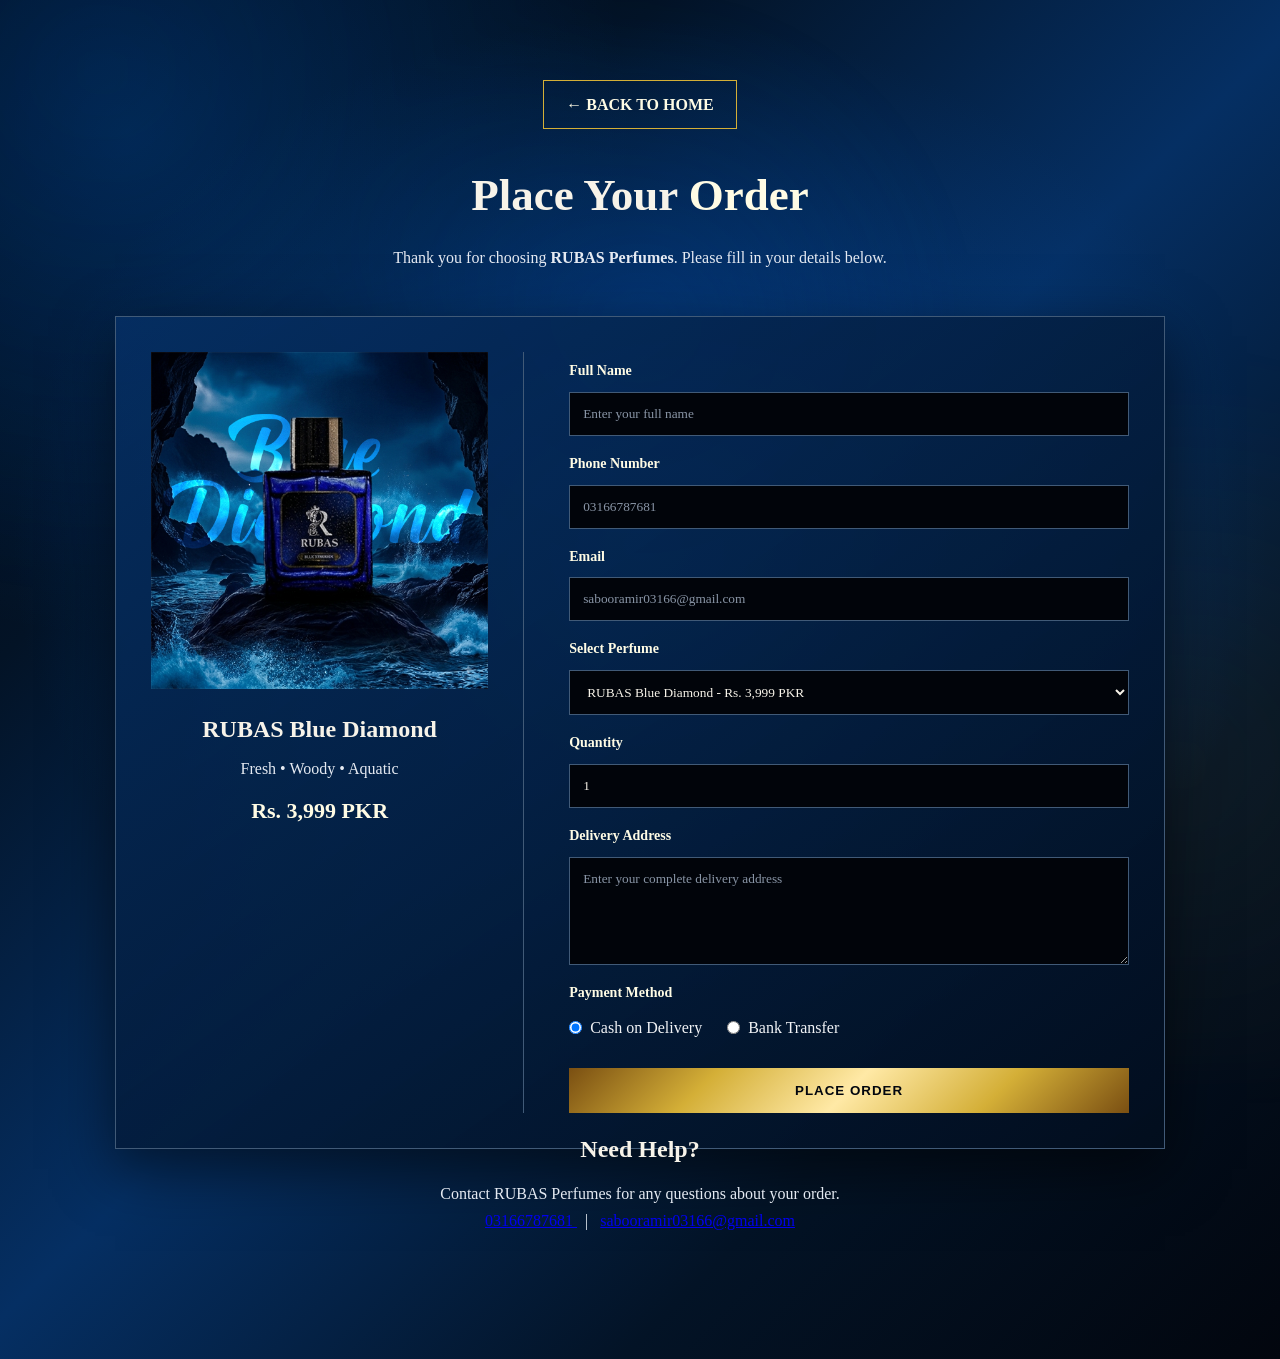
==== pages/order blue diamond .html @ a2d082a8 "RUBAS Website Complete" ====
<!DOCTYPE html>
<html lang="en">

<head>

    <meta charset="UTF-8">

    <meta name="viewport" content="width=device-width, initial-scale=1.0">

    <title>RUBAS Perfume - Order</title>

    <link rel="stylesheet" href="../style.css">
    <script src="../script.js"></script>

</head>


<body class="order-page">


    <div class="order-container">


        <!-- HEADER -->

        <div class="order-header">

            <a href="../index.html" class="order-btn">
                ← BACK TO HOME
            </a>

            <h1>
                Place Your <span>Order</span>
            </h1>

            <p>
                Thank you for choosing
                <strong>RUBAS Perfumes</strong>.
                Please fill in your details below.
            </p>

        </div>



        <!-- ORDER CARD -->

        <div class="order-card">


            <!-- PRODUCT -->

            <div class="order-product">

                <img
                    src="../images/product pic 1.png"
                    alt="RUBAS Blue Diamond"
                >

                <h2>
                    RUBAS Blue Diamond
                </h2>

                <p>
                    Fresh • Woody • Aquatic
                </p>

                <strong>
                    Rs. 3,999 PKR
                </strong>

            </div>



            <!-- FORM -->

            <form>


                <label>
                    Full Name
                </label>

                <input
                    type="text"
                    placeholder="Enter your full name"
                    required
                >



                <label>
                    Phone Number
                </label>

                <input
                    type="tel"
                    placeholder="03166787681"
                    required
                >



                <label>
                    Email
                </label>

                <input
                    type="email"
                    placeholder="sabooramir03166@gmail.com"
                >



                <label>
                    Select Perfume
                </label>

                <select>

                    <option>
                        RUBAS Blue Diamond - Rs. 3,999 PKR
                    </option>

                    <option>
                        RUBAS Golden Pearl - Rs. 4,499 PKR
                    </option>

                </select>



                <label>
                    Quantity
                </label>

                <input
                    type="number"
                    value="1"
                    min="1"
                >



                <label>
                    Delivery Address
                </label>

                <textarea
                    rows="5"
                    placeholder="Enter your complete delivery address"
                    required
                ></textarea>



                <label>
                    Payment Method
                </label>


                <div class="payment">

                    <label>
                        <input
                            type="radio"
                            name="payment"
                            checked
                        >
                        Cash on Delivery
                    </label>


                    <label>
                        <input
                            type="radio"
                            name="payment"
                        >
                        Bank Transfer
                    </label>

                </div>



                <button type="submit">
                    PLACE ORDER
                </button>


            </form>

        </div>



        <!-- CONTACT -->

        <div class="contact-intro">

            <h2>
                Need Help?
            </h2>

            <p>
                Contact RUBAS Perfumes for any questions
                about your order.
            </p>

            <p>

                <a href="tel:03166787681">
                    03166787681
                </a>

                &nbsp; | &nbsp;

                <a href="mailto:sabooramir03166@gmail.com">
                    sabooramir03166@gmail.com
                </a>

            </p>

        </div>


    </div>


</body>

</html>
---- style.css ----
/* =========================================================
   RUBAS PERFUME
   PREMIUM ROYAL BLUE + MIDNIGHT + GOLD
   COMPLETE STYLE.CSS
   ========================================================= */


/* =========================================================
   ROOT COLORS
   ========================================================= */

:root {
    --black: #02060e;
    --dark: #031326;
    --navy: #06162d;

    --royal-blue: #0356c5;
    --sapphire: #0a4da8;
    --deep-blue: #062a63;

    --gold: rgb(212, 175, 55);
    --bright-gold: #f4c95d;
    --champagne: rgb(255, 252, 229);

    --white: #f7f3e9;
    --text: #e5eaf2;
    --muted: #aeb8c6;

    --mouse-x: 50%;
    --mouse-y: 40%;
}


/* =========================================================
   RESET
   ========================================================= */

* {
    margin: 0;
    padding: 0;
    box-sizing: border-box;
    scroll-behavior: smooth;
}


html {
    scroll-behavior: smooth;
}


body {
    margin: 0;

    min-height: 100vh;

    font-family:
        Georgia,
        "Times New Roman",
        serif;

    color: var(--white);

    line-height: 1.7;

    overflow-x: hidden;

    background:

        radial-gradient(
            ellipse 70% 55% at 50% 35%,
            rgba(3, 86, 197, 0.80),
            rgba(10, 77, 168, 0.38) 24%,
            rgba(6, 28, 64, 0.15) 42%,
            transparent 65%
        ),

        radial-gradient(
            circle at 15% 20%,
            rgba(0, 140, 255, 0.15),
            transparent 30%
        ),

        radial-gradient(
            circle at 85% 80%,
            rgba(212, 175, 55, 0.07),
            transparent 28%
        ),

        linear-gradient(
            135deg,
            #02060e 0%,
            #06162d 30%,
            #0a4da8 50%,
            #06162d 70%,
            #02060e 100%
        );

    background-attachment: fixed;

    animation:
        pageStart 1s ease forwards;
}


/* =========================================================
   PAGE LOAD
   ========================================================= */

@keyframes pageStart {

    from {
        opacity: 0;
    }

    to {
        opacity: 1;
    }
}


/* =========================================================
   MOUSE BACKGROUND LIGHT
   ========================================================= */

body::before {

    content: "";

    position: fixed;

    inset: -20%;

    z-index: -3;

    pointer-events: none;

    background:

        radial-gradient(
            circle 500px at var(--mouse-x) var(--mouse-y),
            rgba(3, 86, 197, 0.18),
            transparent 65%
        ),

        radial-gradient(
            circle at 20% 20%,
            rgba(0, 120, 255, 0.10),
            transparent 30%
        ),

        radial-gradient(
            circle at 80% 75%,
            rgba(212, 175, 55, 0.06),
            transparent 25%
        );

    filter: blur(20px);

    animation:
        backgroundGlow 8s ease-in-out infinite alternate;
}


@keyframes backgroundGlow {

    0% {
        transform: scale(1);
        opacity: 0.65;
    }

    50% {
        transform: scale(1.06);
        opacity: 0.9;
    }

    100% {
        transform: scale(1.02);
        opacity: 0.7;
    }
}


/* =========================================================
   CURSOR GLOW
   ========================================================= */

.cursor-glow {

    position: fixed;

    width: 280px;

    height: 280px;

    border-radius: 50%;

    pointer-events: none;

    z-index: 9999;

    transform:
        translate(-50%, -50%);

    background:

        radial-gradient(
            circle,
            rgba(3, 86, 197, 0.20) 0%,
            rgba(3, 86, 197, 0.10) 30%,
            rgba(212, 175, 55, 0.05) 50%,
            transparent 72%
        );

    filter: blur(10px);

    mix-blend-mode: screen;

    transition:
        left 0.08s linear,
        top 0.08s linear;
}


/* =========================================================
   PARTICLES
   ========================================================= */

.particles {

    position: fixed;

    inset: 0;

    z-index: -2;

    overflow: hidden;

    pointer-events: none;
}


.particle {

    position: absolute;

    bottom: -20px;

    width: 3px;

    height: 3px;

    border-radius: 50%;

    background: var(--champagne);

    box-shadow:
        0 0 7px var(--champagne),
        0 0 15px rgba(3, 86, 197, 0.8);

    animation:
        particleUp linear infinite;
}


@keyframes particleUp {

    0% {

        transform:
            translateY(0)
            translateX(0)
            scale(0);

        opacity: 0;
    }

    15% {

        opacity: 0.8;

        transform:
            scale(1);
    }

    50% {

        transform:
            translateY(-50vh)
            translateX(30px)
            scale(1);
    }

    100% {

        transform:
            translateY(-110vh)
            translateX(-40px)
            scale(0);

        opacity: 0;
    }
}


/* =========================================================
   HEADER
   ========================================================= */

header {

    position: sticky;

    top: 0;

    z-index: 1000;

    background:

        linear-gradient(
            135deg,
            rgba(2, 6, 14, 0.96),
            rgba(3, 19, 38, 0.96),
            rgba(6, 22, 45, 0.96)
        );

    backdrop-filter: blur(15px);

    border-bottom:
        1px solid rgba(212, 175, 55, 0.45);

    box-shadow:
        0 5px 30px rgba(0, 0, 0, 0.5);
}


.navbar {

    width: 90%;

    max-width: 1200px;

    min-height: 75px;

    margin: auto;

    display: flex;

    align-items: center;

    justify-content: space-between;
}


/* =========================================================
   LOGO
   ========================================================= */

.logo {

    color: var(--champagne);

    text-decoration: none;

    font-size: 30px;

    font-weight: bold;

    letter-spacing: 4px;

    text-shadow:
        0 0 15px rgba(255, 233, 166, 0.25);

    transition: 0.3s;
}


.logo:hover {

    text-shadow:
        0 0 25px rgba(255, 233, 166, 0.5);

    transform: scale(1.03);
}


.logo span {
    color: var(--white);
}


/* =========================================================
   NAVIGATION
   ========================================================= */

.nav-links {

    list-style: none;

    display: flex;

    align-items: center;

    gap: 30px;
}


.nav-links li {
    list-style: none;
}


.nav-links a {

    position: relative;

    color: var(--white);

    text-decoration: none;

    font-size: 15px;

    transition: 0.3s;
}


.nav-links a::after {

    content: "";

    position: absolute;

    left: 50%;

    bottom: -7px;

    width: 0;

    height: 1px;

    background: var(--champagne);

    transform:
        translateX(-50%);

    transition: 0.3s;
}


.nav-links a:hover {

    color: var(--champagne);

    text-shadow:
        0 0 10px rgba(255, 233, 166, 0.3);
}


.nav-links a:hover::after {

    width: 100%;
}


/* ====================================================
   RUBAS PREMIUM HERO
   ===================================================== */

.premium-hero {
    position: relative;
    width: 100%;
    overflow: hidden;
    background:
        radial-gradient(
            circle at 50% 50%,
            #073f91 0%,
            #031a3d 35%,
            #020812 75%,
            #01040a 100%
        );
    padding: 25px 0 35px;
}

.hero-image-box {
    position: relative;
    width: 100%;
    margin: 0 auto;
    overflow: hidden;

    border-top: 1px solid rgba(212,175,55,0.45);
    border-bottom: 1px solid rgba(212,175,55,0.45);

    box-shadow:
        0 0 30px rgba(0,80,200,0.25),
        0 25px 80px rgba(0,0,0,0.65);

    animation:
        heroEnter 1.4s cubic-bezier(.16,1,.3,1) both;
}

.hero-main-image {
    display: block;
    width: 100%;
    height: auto;
    object-fit: contain;

    transform: scale(1.02);

    animation:
        heroZoom 10s ease-out forwards;

    transition: transform 0.8s ease;
}

.hero-image-box:hover .hero-main-image {
    transform: scale(1.035);
}

.hero-overlay {
    position: absolute;
    inset: 0;
    pointer-events: none;

    background:
        linear-gradient(
            90deg,
            rgba(0,5,15,0.18),
            transparent 25%,
            transparent 75%,
            rgba(0,5,15,0.20)
        ),
        linear-gradient(
            180deg,
            rgba(0,0,0,0.12),
            transparent 30%,
            transparent 70%,
            rgba(0,0,0,0.35)
        );
}

.hero-gold-line {
    position: absolute;
    left: -30%;
    bottom: 0;
    width: 30%;
    height: 2px;

    background:
        linear-gradient(
            90deg,
            transparent,
            #d4af37,
            #fff1a8,
            #d4af37,
            transparent
        );

    box-shadow:
        0 0 15px rgba(212,175,55,0.9);

    animation:
        goldScan 5s linear infinite;
}

@keyframes heroEnter {

    from {
        opacity: 0;
        transform:
            translateY(-50px)
            scale(0.96);
    }

    to {
        opacity: 1;
        transform:
            translateY(0)
            scale(1);
    }
}

@keyframes heroZoom {

    from {
        transform: scale(1.02);
    }

    to {
        transform: scale(1);
    }
}

@keyframes goldScan {

    0% {
        left: -30%;
    }

    100% {
        left: 130%;
    }
}


/* =====================================================
   BANNER IMAGE
   ===================================================== */

.hero-banner-image {

    position: absolute;

    inset: 0;

    width: 100%;

    height: 100%;

    overflow: hidden;

}


.hero-banner-image img {

    width: 100%;

    height: 100%;

    display: block;

    object-fit: cover;

    object-position: center;

    transform: scale(1.03);

    animation:
        heroImageOpen 1.8s
        cubic-bezier(0.16, 1, 0.3, 1)
        forwards;
}


/* =====================================================
   IMAGE OPEN ANIMATION
   ===================================================== */

@keyframes heroImageOpen {

    0% {

        opacity: 0;

        transform:
            scale(1.12)
            translateY(-35px);

    }

    100% {

        opacity: 1;

        transform:
            scale(1.03)
            translateY(0);

    }

}


/* =====================================================
   DARK PREMIUM OVERLAY
   ===================================================== */

.hero-overlay {

    position: absolute;

    inset: 0;

    z-index: 2;

    background:

        linear-gradient(
            90deg,
            rgba(2, 6, 14, 0.78) 0%,
            rgba(2, 6, 14, 0.35) 38%,
            rgba(2, 6, 14, 0.08) 70%,
            rgba(2, 6, 14, 0.40) 100%
        );

}


/* =====================================================
   BLUE + GOLD LIGHT
   ===================================================== */

.hero-banner::before {

    content: "";

    position: absolute;

    inset: 0;

    z-index: 3;

    pointer-events: none;

    background:

        radial-gradient(
            circle at 75% 50%,
            rgba(3, 86, 197, 0.18),
            transparent 35%
        ),

        radial-gradient(
            circle at 15% 75%,
            rgba(212, 175, 55, 0.10),
            transparent 30%
        );

}


/* =====================================================
   HERO CONTENT
   ===================================================== */

.hero-banner-content {

    position: relative;

    z-index: 5;

    width: 90%;

    max-width: 1200px;

    margin: auto;

    padding-left: 5%;

    color: white;

    animation:

        heroContentSlide 1.3s
        cubic-bezier(0.16, 1, 0.3, 1)
        0.25s
        both;

}


@keyframes heroContentSlide {

    0% {

        opacity: 0;

        transform:
            translateX(-100px);

    }

    100% {

        opacity: 1;

        transform:
            translateX(0);

    }

}


/* =====================================================
   SMALL TEXT
   ===================================================== */

.hero-banner-content p {

    margin: 0 0 12px;

    color: #FFE9A6;

    font-size: 14px;

    font-weight: bold;

    letter-spacing: 4px;

    text-shadow:
        0 2px 10px rgba(0, 0, 0, 0.8);

}


/* =====================================================
   MAIN HEADING
   ===================================================== */

.hero-banner-content h1 {

    margin: 0 0 30px;

    color: #ffffff;

    font-size: clamp(42px, 5vw, 72px);

    line-height: 1.05;

    font-weight: bold;

    text-shadow:

        0 3px 15px rgba(0, 0, 0, 0.8),

        0 0 25px rgba(3, 86, 197, 0.18);

}


.hero-banner-content h1 span {

    color: #FFE9A6;

    text-shadow:

        0 0 12px rgba(255, 233, 166, 0.30),

        0 3px 15px rgba(0, 0, 0, 0.8);

}


/* =====================================================
   PREMIUM BUTTON
   ===================================================== */

.hero-btn {

    position: relative;

    display: inline-block;

    padding: 14px 30px;

    overflow: hidden;

    color: #02060e;

    background:

        linear-gradient(
            135deg,
            #8b641b,
            #d4af37,
            #ffe9a6,
            #d4af37,
            #8b641b
        );

    border:
        1px solid #FFE9A6;

    text-decoration: none;

    font-weight: bold;

    letter-spacing: 1px;

    box-shadow:

        0 8px 25px
        rgba(0, 0, 0, 0.45),

        0 0 20px
        rgba(212, 175, 55, 0.20);

    transition:
        transform 0.3s ease,
        box-shadow 0.3s ease;
}


.hero-btn:hover {

    transform:
        translateY(-4px);

    box-shadow:

        0 14px 35px
        rgba(0, 0, 0, 0.55),

        0 0 30px
        rgba(212, 175, 55, 0.40);

}


/* =====================================================
   BUTTON SHINE
   ===================================================== */

.hero-btn::after {

    content: "";

    position: absolute;

    top: 0;

    left: -120%;

    width: 60%;

    height: 100%;

    transform:
        skewX(-20deg);

    background:

        linear-gradient(
            90deg,
            transparent,
            rgba(255,255,255,0.65),
            transparent
        );

    animation:
        heroButtonShine 4s
        ease-in-out
        infinite;

}


@keyframes heroButtonShine {

    0% {

        left: -120%;

    }

    35% {

        left: 150%;

    }

    100% {

        left: 150%;

    }

}


/* =====================================================
   MOBILE
   ===================================================== */

@media (max-width: 700px) {

    .hero-banner {

        height: 480px;

    }


    .hero-banner-image img {

        object-position: center;

    }


    .hero-overlay {

        background:

            linear-gradient(
                90deg,
                rgba(2, 6, 14, 0.72),
                rgba(2, 6, 14, 0.25)
            );

    }


    .hero-banner-content {

        width: 90%;

        padding-left: 0;

        text-align: center;

    }


    .hero-banner-content p {

        font-size: 10px;

        letter-spacing: 2px;

    }


    .hero-banner-content h1 {

        font-size: 38px;

    }


    .hero-btn {

        padding:
            12px 23px;

        font-size: 13px;

    }

}


/* =====================================================
   SMALL MOBILE
   ===================================================== */

@media (max-width: 450px) {

    .hero-banner {

        height: 420px;

    }


    .hero-banner-content h1 {

        font-size: 31px;

    }


    .hero-banner-content p {

        font-size: 9px;

    }

}


/* =========================================================
   HERO IMAGE
   ========================================================= */

.hero-image {

    position: relative;

    width: 100%;

    max-width: 1200px;

    height: auto;

    display: block;

    object-fit: contain;

    z-index: 1;

    animation:
        heroFloat 6s ease-in-out infinite;
}


@keyframes heroFloat {

    0% {
        transform: translateY(0);
    }

    50% {
        transform: translateY(-8px);
    }

    100% {
        transform: translateY(0);
    }
}


/* =========================================================
   SECTION
   ========================================================= */

.section {

    padding: 90px 6%;

    background: transparent;
}


/* =========================================================
   SECTION HEADING
   ========================================================= */

.section-heading {

    text-align: center;

    margin-bottom: 55px;
}


.section-heading > p {

    color: var(--champagne);

    font-size: 12px;

    letter-spacing: 4px;

    font-weight: bold;

    margin-bottom: 8px;
}


.section-heading h2 {

    color: var(--white);

    font-size: 42px;

    line-height: 1.2;
}


.section-heading h2 span {

    color: var(--champagne);

    text-shadow:
        0 0 12px rgba(255, 233, 166, 0.25);

    animation:
        goldPulse 3s ease-in-out infinite alternate;
}


@keyframes goldPulse {

    from {

        text-shadow:
            0 0 4px
            rgba(255, 233, 166, 0.10);
    }

    to {

        text-shadow:
            0 0 8px
            rgba(255, 233, 166, 0.35),

            0 0 18px
            rgba(212, 175, 55, 0.15);
    }
}


/* =========================================================
   GOLD BUTTON
   ========================================================= */

.gold-btn {

    position: relative;

    display: inline-block;

    padding: 13px 30px;

    overflow: hidden;

    color: #02060e;

    text-decoration: none;

    font-weight: bold;

    letter-spacing: 1px;

    background:

        linear-gradient(
            135deg,
            #7a4f12 0%,
            #d4af37 35%,
            #ffe9a6 55%,
            #d4af37 75%,
            #7a4f12 100%
        );

    border:
        1px solid var(--champagne);

    box-shadow:
        0 8px 25px rgba(212, 175, 55, 0.35);

    transition:
        transform 0.3s ease,
        box-shadow 0.3s ease;
}


.gold-btn:hover {

    transform:
        translateY(-3px);

    box-shadow:
        0 12px 35px rgba(212, 175, 55, 0.5);
}


/* =========================================================
   BUTTON SHINE
   ========================================================= */

.gold-btn::after,
.order-btn::after,
.order-card button::after {

    content: "";

    position: absolute;

    top: 0;

    left: -120%;

    width: 60%;

    height: 100%;

    background:

        linear-gradient(
            90deg,
            transparent,
            rgba(255, 255, 255, 0.55),
            transparent
        );

    transform:
        skewX(-20deg);
}


.button-shine::after {

    animation:
        goldShine 0.7s ease;
}


@keyframes goldShine {

    from {
        left: -120%;
    }

    to {
        left: 150%;
    }
}


/* =========================================================
   ABOUT
   ========================================================= */

.about-content {

    max-width: 1050px;

    margin: auto;

    display: grid;

    grid-template-columns: 1.5fr 1fr;

    gap: 50px;

    align-items: center;
}


.about-content p {

    color: var(--text);

    margin-bottom: 18px;
}


.about-content strong {

    color: var(--champagne);
}


/* =========================================================
   QUOTE BOX
   ========================================================= */

.quote-box {

    padding: 45px 30px;

    text-align: center;

    background:

        linear-gradient(
            145deg,
            rgba(6, 30, 65, 0.85),
            rgba(1, 4, 10, 0.9)
        );

    border:
        1px solid rgba(212, 175, 55, 0.55);

    box-shadow:
        0 15px 35px rgba(0, 0, 0, 0.35);

    transition:
        transform 0.4s ease,
        box-shadow 0.4s ease;
}


.quote-box:hover {

    transform:
        translateY(-7px);

    box-shadow:
        0 20px 45px rgba(0, 0, 0, 0.5);
}


.quote-box span {

    color: var(--champagne);

    font-size: 48px;
}


.quote-box h3 {

    color: var(--white);

    font-size: 21px;
}


/* =========================================================
   PRODUCTS
   ========================================================= */

.product-container {

    max-width: 1100px;

    margin: auto;

    display: grid;

    grid-template-columns:
        repeat(2, 1fr);

    gap: 35px;
}


/* =========================================================
   PRODUCT CARD
   ========================================================= */

.product-card {

    position: relative;

    overflow: hidden;

    background:

        linear-gradient(
            145deg,
            rgba(6, 22, 45, 0.95),
            rgba(3, 86, 197, 0.22),
            rgba(2, 6, 14, 0.98)
        );

    border:
        1px solid rgba(65, 90, 119, 0.8);

    box-shadow:
        0 20px 40px rgba(0, 0, 0, 0.45);

    transform-style: preserve-3d;

    will-change: transform;

    transition:
        transform 0.15s ease,
        border-color 0.35s ease,
        box-shadow 0.35s ease;
}


.product-card:hover {

    border-color: var(--gold);

    box-shadow:
        0 25px 55px rgba(0, 0, 0, 0.55);
}


/* Product sweep */

.product-card::before {

    content: "";

    position: absolute;

    inset: 0;

    z-index: 5;

    pointer-events: none;

    background:

        linear-gradient(
            120deg,
            transparent 25%,
            rgba(255, 233, 166, 0.12) 45%,
            transparent 65%
        );

    transform:
        translateX(-120%);
}


.product-card:hover::before {

    animation:
        productSweep 0.8s ease;
}


@keyframes productSweep {

    from {
        transform:
            translateX(-120%);
    }

    to {
        transform:
            translateX(120%);
    }
}


/* =========================================================
   PRODUCT IMAGE
   ========================================================= */

.product-card img {

    width: 100%;

    height: auto;

    display: block;

    object-fit: contain;

    transition:
        transform 0.5s ease;
}


.product-card:hover img {

    transform:
        scale(1.025);
}


/* =========================================================
   PRODUCT INFO
   ========================================================= */

.product-info {

    padding: 28px;
}


.product-category {

    color: var(--champagne);

    font-size: 11px;

    letter-spacing: 2px;

    font-weight: bold;
}


.product-info h3 {

    color: var(--white);

    font-size: 26px;

    margin: 8px 0 10px;
}


.product-info > p:not(.product-category) {

    color: var(--text);

    margin-bottom: 22px;
}


.product-bottom {

    display: flex;

    align-items: center;

    justify-content: space-between;

    gap: 15px;
}


.product-bottom strong {

    color: var(--champagne);

    font-size: 19px;

    animation:
        goldPulse 3s ease-in-out infinite alternate;
}


/* =========================================================
   ORDER BUTTON
   ========================================================= */

.order-btn {

    position: relative;

    display: inline-block;

    overflow: hidden;

    padding: 10px 22px;

    color: var(--champagne);

    border:
        1px solid var(--gold);

    text-decoration: none;

    font-weight: bold;

    transition: 0.3s;
}


.order-btn:hover {

    color: #02060e;

    background:

        linear-gradient(
            135deg,
            #d4af37,
            #ffe9a6
        );
}


/* =========================================================
   CONTACT
   ========================================================= */

.contact-intro {

    max-width: 650px;

    margin: -20px auto 45px;

    text-align: center;

    color: var(--text);
}


.contact-intro h2 {

    color: var(--white);

    margin-bottom: 10px;
}


.contact-container {

    width: 100%;

    max-width: 1100px;

    margin: auto;

    display: grid;

    grid-template-columns:
        repeat(3, 1fr);

    gap: 22px;
}


/* =========================================================
   CONTACT BOX
   ========================================================= */

.contact-box {

    position: relative;

    min-height: 145px;

    padding: 28px 20px;

    display: flex;

    flex-direction: column;

    justify-content: center;

    align-items: center;

    text-align: center;

    overflow: hidden;

    background:

        linear-gradient(
            145deg,
            rgba(5, 47, 99, 0.9),
            rgba(1, 8, 18, 0.95)
        );

    border:
        1px solid #415a77;

    border-radius: 8px;

    transition:
        transform 0.35s ease,
        border-color 0.35s ease,
        box-shadow 0.35s ease;
}


.contact-box:hover {

    border-color: var(--gold);

    transform:
        translateY(-6px);

    box-shadow:
        0 15px 35px rgba(0, 0, 0, 0.5);
}


/* Contact mouse light */

.contact-box::before {

    content: "";

    position: absolute;

    width: 180px;

    height: 180px;

    left: var(--mouse-x, 50%);

    top: var(--mouse-y, 50%);

    transform:
        translate(-50%, -50%);

    pointer-events: none;

    background:

        radial-gradient(
            circle,
            rgba(3, 86, 197, 0.25),
            transparent 70%
        );

    opacity: 0;

    transition:
        opacity 0.3s ease;
}


.contact-box:hover::before {

    opacity: 1;
}


.contact-box h3 {

    position: relative;

    z-index: 2;

    color: var(--champagne);

    font-size: 18px;

    margin-bottom: 7px;
}


.contact-box a,
.contact-box p {

    position: relative;

    z-index: 2;

    color: #f1f3f6;

    text-decoration: none;

    font-size: 14px;

    word-break: break-word;
}


.contact-box a:hover {

    color: var(--champagne);
}


/* =========================================================
   FOOTER
   ========================================================= */

footer {

    padding: 45px 20px;

    text-align: center;

    background:

        linear-gradient(
            135deg,
            #02060e,
            #031326,
            #052f63
        );

    border-top:
        1px solid rgba(212, 175, 55, 0.5);
}


footer h2 {

    color: var(--champagne);

    letter-spacing: 4px;
}


footer h2 span {

    color: var(--white);
}


footer p {

    color: var(--muted);
}


/* =========================================================
   ORDER PAGE
   ========================================================= */

.order-page {

    min-height: 100vh;

    background:

        radial-gradient(
            ellipse 70% 55% at 50% 40%,
            rgba(5, 105, 220, 0.70),
            rgba(3, 67, 145, 0.40) 30%,
            transparent 70%
        ),

        radial-gradient(
            circle at 10% 10%,
            rgba(0, 120, 255, 0.20),
            transparent 30%
        ),

        linear-gradient(
            135deg,
            #02060e,
            #031326,
            #052f63,
            #031326,
            #02060e
        );
}


.order-container {

    width: 90%;

    max-width: 1050px;

    margin: auto;

    padding: 80px 0;
}


/* =========================================================
   ORDER HEADER
   ========================================================= */

.order-header {

    text-align: center;

    max-width: 650px;

    margin:
        0 auto 45px;
}


.order-header h1 {

    color: var(--white);

    font-size: 45px;

    margin:
        20px 0 10px;
}


.order-header h1 span {

    color: var(--champagne);

    animation:
        goldPulse 3s ease-in-out infinite alternate;
}


.order-header p {

    color: var(--text);
}


/* =========================================================
   ORDER CARD
   ========================================================= */

.order-card {

    display: grid;

    grid-template-columns:
        0.8fr 1.2fr;

    gap: 45px;

    padding: 35px;

    background:

        linear-gradient(
            145deg,
            rgba(5, 47, 99, 0.90),
            rgba(2, 14, 30, 0.97)
        );

    border:
        1px solid #415a77;

    box-shadow:
        0 20px 55px rgba(0, 0, 0, 0.55);
}


/* =========================================================
   ORDER PRODUCT
   ========================================================= */

.order-product {

    text-align: center;

    border-right:
        1px solid #415a77;

    padding-right: 35px;
}


.order-product img {

    width: 100%;

    height: auto;

    display: block;

    margin-bottom: 20px;

    animation:
        perfumeFloat 5s ease-in-out infinite;
}


@keyframes perfumeFloat {

    0% {
        transform:
            translateY(0);
    }

    50% {
        transform:
            translateY(-8px);
    }

    100% {
        transform:
            translateY(0);
    }
}


.order-product h2 {

    color: var(--white);

    margin-bottom: 5px;
}


.order-product p {

    color: var(--text);

    margin-bottom: 10px;
}


.order-product strong {

    color: var(--champagne);

    font-size: 22px;

    animation:
        goldPulse 3s ease-in-out infinite alternate;
}


/* =========================================================
   ORDER FORM
   ========================================================= */

.order-card form {

    display: flex;

    flex-direction: column;

    gap: 9px;
}


.order-card form > label {

    color: var(--champagne);

    font-size: 14px;

    font-weight: bold;

    margin-top: 7px;
}


.order-card input,
.order-card select,
.order-card textarea {

    width: 100%;

    padding: 13px;

    background: #01040a;

    color: var(--white);

    border:
        1px solid #415a77;

    outline: none;

    font-family: inherit;

    transition:
        border-color 0.3s ease,
        box-shadow 0.3s ease,
        transform 0.25s ease;
}


.order-card input::placeholder,
.order-card textarea::placeholder {

    color: #8995a6;
}


.order-card input:focus,
.order-card select:focus,
.order-card textarea:focus {

    border-color:
        var(--gold);

    box-shadow:
        0 0 15px
        rgba(3, 86, 197, 0.25);
}


.input-focus {

    border-color:
        var(--champagne) !important;

    box-shadow:

        0 0 0 2px
        rgba(212, 175, 55, 0.08),

        0 0 25px
        rgba(3, 86, 197, 0.25) !important;

    transform:
        translateY(-2px);
}


/* =========================================================
   PAYMENT
   ========================================================= */

.payment {

    display: flex;

    gap: 25px;

    color: #f1f3f6;
}


.payment label {

    color: #f1f3f6 !important;

    display: flex;

    align-items: center;

    gap: 8px;
}


.payment input {

    width: auto;
}


/* =========================================================
   PLACE ORDER BUTTON
   ========================================================= */

.order-card button {

    position: relative;

    overflow: hidden;

    margin-top: 18px;

    padding: 15px;

    border: none;

    cursor: pointer;

    color: #02060e;

    font-weight: bold;

    letter-spacing: 1px;

    background:

        linear-gradient(
            135deg,
            #7a4f12,
            #d4af37,
            #ffe9a6,
            #d4af37,
            #7a4f12
        );

    transition:
        transform 0.3s ease,
        box-shadow 0.3s ease;
}


.order-card button:hover {

    transform:
        translateY(-2px);

    box-shadow:
        0 10px 30px
        rgba(244, 201, 93, 0.35);
}


/* =========================================================
   SCROLL ANIMATIONS
   ========================================================= */

.scroll-hidden {

    opacity: 0;

    transition:

        opacity 1s ease,

        transform 1s
        cubic-bezier(
            0.16,
            1,
            0.3,
            1
        );
}


.from-left {

    transform:
        translateX(-100px)
        scale(0.96);
}


.from-right {

    transform:
        translateX(100px)
        scale(0.96);
}


.from-bottom {

    transform:
        translateY(70px)
        scale(0.96);
}


.scroll-show {

    opacity: 1;

    transform:
        translateX(0)
        translateY(0)
        scale(1);
}


/* =========================================================
   TABLET
   ========================================================= */

@media (max-width: 800px) {

    .navbar {

        flex-direction: column;

        padding:
            18px 0;

        gap: 15px;
    }


    .nav-links {

        flex-wrap: wrap;

        justify-content: center;

        gap: 15px;
    }


    .hero {

        padding:
            20px 3%;
    }


    .section {

        padding:
            70px 5%;
    }


    .about-content {

        grid-template-columns:
            1fr;
    }


    .product-container {

        grid-template-columns:
            1fr;
    }


    .contact-container {

        grid-template-columns:
            repeat(2, 1fr);
    }


    .order-card {

        grid-template-columns:
            1fr;

        padding: 25px;
    }


    .order-product {

        border-right: none;

        border-bottom:
            1px solid #415a77;

        padding-right: 0;

        padding-bottom: 30px;
    }
}


/* =========================================================
   MOBILE
   ========================================================= */

@media (max-width: 500px) {

    .cursor-glow {

        display: none;
    }


    .logo {

        font-size: 25px;
    }


    .nav-links {

        gap: 10px;
    }


    .nav-links a {

        font-size: 13px;
    }


    .hero {

        padding:
            12px 2%;
    }


    .section-heading h2 {

        font-size: 30px;
    }


    .product-info {

        padding: 22px;
    }


    .product-bottom {

        flex-direction: column;

        align-items: flex-start;
    }


    .contact-container {

        grid-template-columns:
            1fr;
    }


    .contact-box {

        min-height: 125px;
    }


    .order-container {

        padding:
            55px 0;
    }


    .order-header h1 {

        font-size: 35px;
    }


    .order-card {

        padding: 20px;
    }


    .payment {

        flex-direction: column;

        gap: 10px;
    }


    .particle {

        width: 2px;

        height: 2px;
    }


    .from-left {

        transform:
            translateX(-45px);
    }


    .from-right {

        transform:
            translateX(45px);
    }


    .from-bottom {

        transform:
            translateY(40px);
    }
}


/* =========================================================
   REDUCE ANIMATION FOR USERS WHO PREFER LESS MOTION
   ========================================================= */

@media (prefers-reduced-motion: reduce) {

    * {

        scroll-behavior: auto !important;

        animation-duration:
            0.01ms !important;

        animation-iteration-count:
            1 !important;

        transition-duration:
            0.01ms !important;
    }

}/* =====================================================
   HERO TEXT FIX
   ===================================================== */

.hero {
    width: 100%;
    min-height: 650px;

    display: flex;
    align-items: center;
    justify-content: center;

    padding: 50px 6%;

    overflow: hidden;

    position: relative;
}


/* Hero ke andar main content */

.hero-content {
    width: 100%;
    max-width: 1200px;

    display: grid;

    grid-template-columns: 1fr 1fr;

    align-items: center;

    gap: 50px;

    margin: auto;
}


/* Hero image */

.hero-image {
    width: 100%;
    max-width: 650px;

    height: auto;

    display: block;

    margin: auto;

    object-fit: contain;
}


/* Hero text */

.hero-text {

    width: 100%;

    max-width: 500px;

    padding: 20px;

    text-align: left;

    position: relative;

    z-index: 5;
}


.hero-text small {

    color: #FFE9A6;

    font-size: 14px;

    letter-spacing: 2px;

    font-weight: bold;
}


.hero-text h1 {

    color: #F7F3E9;

    font-size: 52px;

    line-height: 1.15;

    margin: 12px 0 18px;
}


.hero-text h1 span {

    color: #FFE9A6;

    text-shadow:
        0 0 12px rgba(255, 233, 166, 0.3);
}


.hero-text p {

    color: #E5EAF2;

    font-size: 17px;

    line-height: 1.8;

    margin-bottom: 25px;
}


/* =====================================================
   MOBILE HERO
   ===================================================== */

@media (max-width: 800px) {

    .hero {

        min-height: auto;

        padding: 35px 5%;
    }


    .hero-content {

        grid-template-columns: 1fr;

        gap: 30px;

        text-align: center;
    }


    .hero-image {

        max-width: 100%;

        order: 1;
    }


    .hero-text {

        max-width: 600px;

        margin: auto;

        padding: 10px;

        text-align: center;

        order: 2;
    }


    .hero-text h1 {

        font-size: 38px;
    }
}


/* =====================================================
   SMALL MOBILE
   ===================================================== */

@media (max-width: 500px) {

    .hero {

        padding: 25px 4%;
    }


    .hero-text h1 {

        font-size: 31px;
    }


    .hero-text p {

        font-size: 15px;
    }


    .hero-text small {

        font-size: 11px;

        letter-spacing: 1.5px;
    }
}

/* =========================================================
   RUBAS HERO FINAL FIX
   ORIGINAL IMAGE RATIO - NO CROP - NO STRETCH
   ========================================================= */

/* Remove fixed hero sizing */
.hero-banner {
    position: relative !important;
    width: 100% !important;
    height: auto !important;
    min-height: 0 !important;
    margin: 0 !important;
    padding: 0 !important;
    overflow: hidden !important;
    background: #02060e !important;
}

/* Keep the banner in normal document flow */
.hero-banner-image {
    position: relative !important;
    inset: auto !important;
    width: 100% !important;
    height: auto !important;
    overflow: hidden !important;
    margin: 0 !important;
    padding: 0 !important;

    animation: rubasBannerSlide 1.2s cubic-bezier(0.16, 1, 0.3, 1) both !important;
}

/* ORIGINAL ASPECT RATIO */
.hero-banner-image img {
    position: relative !important;
    width: 100% !important;
    height: auto !important;
    max-width: none !important;
    min-height: 0 !important;

    display: block !important;

    object-fit: contain !important;
    object-position: center !important;

    margin: 0 !important;
    padding: 0 !important;

    opacity: 0 !important;

    transform: translateY(-35px) !important;

    animation: rubasBannerImageIn 1.3s cubic-bezier(0.16, 1, 0.3, 1) 0.05s forwards !important;
}

/* Do not place extra text over the original banner */
.hero-banner-content {
    display: none !important;
}

/* Do not darken or cover the original artwork */
.hero-overlay {
    display: none !important;
}

/* Keep decorative overlay disabled so the original image stays unchanged */
.hero-banner::before {
    display: none !important;
}

/* Slide down when website opens */
@keyframes rubasBannerImageIn {
    0% {
        opacity: 0;
        transform: translateY(-35px);
    }

    100% {
        opacity: 1;
        transform: translateY(0);
    }
}

@keyframes rubasBannerSlide {
    0% {
        transform: translateY(-25px);
    }

    100% {
        transform: translateY(0);
    }
}

/* Mobile: same original ratio, just smaller */
@media (max-width: 700px) {

    .hero-banner {
        width: 100% !important;
        height: auto !important;
        min-height: 0 !important;
        padding: 0 !important;
    }

    .hero-banner-image {
        width: 100% !important;
        height: auto !important;
    }

    .hero-banner-image img {
        width: 100% !important;
        height: auto !important;
        object-fit: contain !important;
    }
}

@media (max-width: 450px) {

    .hero-banner,
    .hero-banner-image {
        height: auto !important;
    }

    .hero-banner-image img {
        width: 100% !important;
        height: auto !important;
    }
}
/* ================= HERO IMAGE FIX ================= */

.hero-banner {
    width: 100% !important;
    height: auto !important;
    min-height: 0 !important;
    margin: 0 !important;
    padding: 0 !important;
    overflow: hidden !important;
    background: #02060e !important;
}

.hero-banner-image {
    width: 100% !important;
    height: auto !important;
    min-height: 0 !important;
    margin: 0 !important;
    padding: 0 !important;
    overflow: hidden !important;
    display: block !important;
    line-height: 0 !important;
    opacity: 1 !important;
    visibility: visible !important;
    transform: none !important;
}

.hero-banner-image img {
    width: 100% !important;
    height: auto !important;
    min-height: 0 !important;
    max-width: 100% !important;

    display: block !important;

    object-fit: contain !important;
    object-position: center !important;

    opacity: 1 !important;
    visibility: visible !important;
    transform: none !important;
}


/* Opening animation */

.hero-banner-image {
    animation: rubasHero 1.2s ease-out;
}

@keyframes rubasHero {
    from {
        opacity: 0;
        transform: translateY(-30px);
    }

    to {
        opacity: 1;
        transform: translateY(0);
    }
}


/* Mobile */

@media (max-width: 700px) {

    .hero-banner,
    .hero-banner-image {
        width: 100% !important;
        height: auto !important;
        min-height: 0 !important;
    }

    .hero-banner-image img {
        width: 100% !important;
        height: auto !important;
    }
    /* ==========================================
   PREMIUM GOLD CURSOR GLOW
   ========================================== */

.cursor-glow {
    position: fixed;

    width: 35px;
    height: 35px;

    border-radius: 50%;

    pointer-events: none;

    z-index: 99999;

    transform: translate(-50%, -50%);

    background: radial-gradient(
        circle,
        rgba(255, 235, 150, 0.95) 0%,
        rgba(212, 175, 55, 0.65) 25%,
        rgba(212, 175, 55, 0.25) 50%,
        rgba(212, 175, 55, 0) 75%
    );

    box-shadow:
        0 0 10px rgba(255, 225, 120, 0.9),
        0 0 25px rgba(212, 175, 55, 0.7),
        0 0 50px rgba(212, 175, 55, 0.35);

    mix-blend-mode: screen;

    transition:
        width 0.15s ease,
        height 0.15s ease;
}


/* Cursor hover effect */

a:hover ~ .cursor-glow {
    width: 45px;
    height: 45px;
}
}/* =========================================================
   RUBAS FINAL FIX
   HERO + GOLD CURSOR
   ========================================================= */


/* =========================================================
   HERO BANNER
   ORIGINAL 1920 × 600 RATIO
   NO CROP
   NO STRETCH
   ========================================================= */

.hero-banner {
    position: relative !important;

    width: 100% !important;
    height: auto !important;
    min-height: 0 !important;

    margin: 0 !important;
    padding: 0 !important;

    overflow: hidden !important;

    background: #02060e !important;
}


.hero-banner-image {
    position: relative !important;

    inset: auto !important;

    width: 100% !important;
    height: auto !important;
    min-height: 0 !important;

    margin: 0 !important;
    padding: 0 !important;

    overflow: hidden !important;

    display: block !important;

    opacity: 1 !important;
    visibility: visible !important;

    animation:
        rubasHeroOpen 1.2s
        cubic-bezier(0.16, 1, 0.3, 1)
        both !important;
}


.hero-banner-image img {
    position: relative !important;

    width: 100% !important;
    height: auto !important;

    max-width: 100% !important;
    min-height: 0 !important;

    display: block !important;

    margin: 0 !important;
    padding: 0 !important;

    object-fit: contain !important;
    object-position: center !important;

    opacity: 1 !important;
    visibility: visible !important;

    transform: none !important;

    animation: none !important;
}


/* HERO OPEN */

@keyframes rubasHeroOpen {

    0% {
        opacity: 0;
        transform: translateY(-35px);
    }

    100% {
        opacity: 1;
        transform: translateY(0);
    }

}


/* =========================================================
   GOLD PREMIUM CURSOR
   ========================================================= */

.cursor-glow {

    position: fixed !important;

    width: 55px !important;
    height: 55px !important;

    border-radius: 50% !important;

    pointer-events: none !important;

    z-index: 999999 !important;

    transform:
        translate(-50%, -50%) !important;

    background:
        radial-gradient(
            circle,

            rgba(255, 245, 190, 1) 0%,

            rgba(244, 201, 93, 0.95) 15%,

            rgba(212, 175, 55, 0.65) 35%,

            rgba(212, 175, 55, 0.25) 55%,

            transparent 75%
        ) !important;

    box-shadow:

        0 0 8px
        rgba(255, 245, 190, 1),

        0 0 20px
        rgba(244, 201, 93, 0.9),

        0 0 40px
        rgba(212, 175, 55, 0.65),

        0 0 70px
        rgba(212, 175, 55, 0.3) !important;

    filter: none !important;

    mix-blend-mode: screen !important;

    transition:
        left 0.08s linear,
        top 0.08s linear,
        width 0.2s ease,
        height 0.2s ease !important;
}


/* =========================================================
   CURSOR HOVER
   ========================================================= */

body:has(a:hover) .cursor-glow,
body:has(button:hover) .cursor-glow {

    width: 75px !important;
    height: 75px !important;

    box-shadow:

        0 0 10px
        rgba(255, 245, 190, 1),

        0 0 25px
        rgba(244, 201, 93, 1),

        0 0 50px
        rgba(212, 175, 55, 0.8),

        0 0 90px
        rgba(212, 175, 55, 0.4) !important;
}


/* =========================================================
   MOBILE HERO
   ========================================================= */

@media (max-width: 700px) {

    .hero-banner {
        width: 100% !important;
        height: auto !important;
    }

    .hero-banner-image {
        width: 100% !important;
        height: auto !important;
    }

    .hero-banner-image img {
        width: 100% !important;
        height: auto !important;
    }

}


/* =========================================================
   MOBILE CURSOR OFF
   ========================================================= */

@media (max-width: 600px) {

    .cursor-glow {
        display: none !important;
    }

}/* =====================================================
   RUBAS PREMIUM CONTACT SECTION
   ===================================================== */

.contact-section {

    position: relative;

    width: 100%;

    padding: 120px 7%;

    overflow: hidden;

    background:
        radial-gradient(
            circle at 25% 50%,
            rgba(0, 75, 180, 0.28),
            transparent 35%
        ),

        radial-gradient(
            circle at 85% 30%,
            rgba(212, 175, 55, 0.08),
            transparent 30%
        ),

        linear-gradient(
            135deg,
            #02060e 0%,
            #061326 50%,
            #02060e 100%
        );

}


/* LIGHT EFFECT */

.contact-section::before {

    content: "";

    position: absolute;

    width: 500px;
    height: 500px;

    left: -250px;
    top: 50%;

    transform: translateY(-50%);

    background:
        radial-gradient(
            circle,
            rgba(0, 82, 190, 0.20),
            transparent 70%
        );

    pointer-events: none;

}


/* MAIN CONTAINER */

.contact-container {

    position: relative;

    z-index: 2;

    max-width: 1200px;

    margin: auto;

    display: grid;

    grid-template-columns:
        1fr 1fr;

    gap: 80px;

    align-items: center;

}


/* =====================================================
   LEFT SIDE
   ===================================================== */

.contact-left {

    animation:
        contactLeft
        1s
        ease
        both;

}


@keyframes contactLeft {

    from {

        opacity: 0;

        transform:
            translateX(-50px);

    }

    to {

        opacity: 1;

        transform:
            translateX(0);

    }

}


/* BADGE */

.contact-badge {

    display: inline-block;

    padding: 9px 18px;

    margin-bottom: 22px;

    border: 1px solid
        rgba(212, 175, 55, 0.35);

    border-radius: 30px;

    color: #d4af37;

    background:
        rgba(212, 175, 55, 0.05);

    font-size: 11px;

    letter-spacing: 2px;

}


/* HEADING */

.contact-left h2 {

    margin: 0 0 18px;

    font-size: clamp(
        45px,
        6vw,
        75px
    );

    line-height: 0.95;

    font-family:
        Georgia,
        serif;

    color: #ffffff;

}


.contact-left h2 span {

    color: #d4af37;

}


/* DESCRIPTION */

.contact-description {

    max-width: 470px;

    margin-bottom: 35px;

    color:
        rgba(255,255,255,0.62);

    line-height: 1.7;

    font-size: 15px;

}


/* =====================================================
   CONTACT INFORMATION
   ===================================================== */

.contact-info-box {

    position: relative;

    display: flex;

    align-items: center;

    gap: 16px;

    width: 100%;

    max-width: 500px;

    padding: 15px 18px;

    margin-bottom: 12px;

    border: 1px solid
        rgba(255,255,255,0.08);

    border-radius: 12px;

    background:
        linear-gradient(
            135deg,
            rgba(255,255,255,0.055),
            rgba(255,255,255,0.015)
        );

    backdrop-filter: blur(12px);

    transition:
        0.35s ease;

}


.contact-info-box:hover {

    transform:
        translateX(8px);

    border-color:
        rgba(212,175,55,0.45);

    box-shadow:
        0 10px 35px
        rgba(0,0,0,0.25);

}


/* ICON */

.contact-icon {

    width: 42px;

    height: 42px;

    flex-shrink: 0;

    display: flex;

    align-items: center;

    justify-content: center;

    border-radius: 10px;

    color: #d4af37;

    border: 1px solid
        rgba(212,175,55,0.25);

    background:
        rgba(212,175,55,0.08);

    font-size: 18px;

}


/* INFO TEXT */

.contact-info-box h4 {

    margin: 0 0 4px;

    color: #ffffff;

    font-size: 13px;

    letter-spacing: 0.5px;

}


.contact-info-box a,
.contact-info-box p {

    margin: 0;

    color:
        rgba(255,255,255,0.55);

    text-decoration: none;

    font-size: 12px;

}


.contact-info-box a:hover {

    color: #d4af37;

}


/* =====================================================
   RIGHT FORM
   ===================================================== */

.contact-form-wrapper {

    padding: 35px;

    border-radius: 18px;

    border: 1px solid
        rgba(255,255,255,0.09);

    background:
        linear-gradient(
            145deg,
            rgba(255,255,255,0.055),
            rgba(255,255,255,0.015)
        );

    box-shadow:
        0 30px 80px
        rgba(0,0,0,0.35);

    backdrop-filter: blur(18px);

    animation:
        contactForm
        1s
        0.15s
        ease
        both;

}


@keyframes contactForm {

    from {

        opacity: 0;

        transform:
            translateX(50px);

    }

    to {

        opacity: 1;

        transform:
            translateX(0);

    }

}


/* FORM GROUP */

.form-group {

    margin-bottom: 18px;

}


/* LABEL */

.form-group label {

    display: block;

    margin-bottom: 7px;

    color:
        rgba(255,255,255,0.65);

    font-size: 11px;

    letter-spacing: 1px;

}


/* INPUT + TEXTAREA */

.form-group input,
.form-group textarea {

    box-sizing: border-box;

    width: 100%;

    padding: 14px 15px;

    border-radius: 9px;

    border: 1px solid
        rgba(255,255,255,0.08);

    outline: none;

    background:
        rgba(0,0,0,0.28);

    color: #ffffff;

    font-family: inherit;

    font-size: 13px;

    transition:
        0.3s ease;

}


.form-group input::placeholder,
.form-group textarea::placeholder {

    color:
        rgba(255,255,255,0.25);

}


.form-group input:focus,
.form-group textarea:focus {

    border-color:
        rgba(212,175,55,0.65);

    box-shadow:
        0 0 0 3px
        rgba(212,175,55,0.07);

    background:
        rgba(0,0,0,0.4);

}


.form-group textarea {

    resize: vertical;

    min-height: 150px;

}


/* =====================================================
   SUBMIT BUTTON
   ===================================================== */

.contact-submit {

    width: 100%;

    padding: 15px;

    border: none;

    border-radius: 8px;

    cursor: pointer;

    font-family: inherit;

    font-size: 13px;

    font-weight: bold;

    letter-spacing: 1px;

    color: #090b10;

    background:
        linear-gradient(
            135deg,
            #b8860b,
            #f4d477,
            #d4af37,
            #9c6f00
        );

    box-shadow:
        0 10px 30px
        rgba(212,175,55,0.18);

    transition:
        0.3s ease;

}


.contact-submit:hover {

    transform:
        translateY(-3px);

    box-shadow:
        0 15px 40px
        rgba(212,175,55,0.35);

}


/* =====================================================
   MOBILE
   ===================================================== */

@media (max-width: 800px) {

    .contact-section {

        padding:
            80px 20px;

    }


    .contact-container {

        grid-template-columns: 1fr;

        gap: 50px;

    }


    .contact-left h2 {

        font-size: 50px;

    }


    .contact-form-wrapper {

        padding: 25px;

    }

}


@media (max-width: 500px) {

    .contact-left h2 {

        font-size: 42px;

    }


    .contact-info-box {

        padding: 13px;

    }


    .contact-form-wrapper {

        padding: 20px;

    }

}
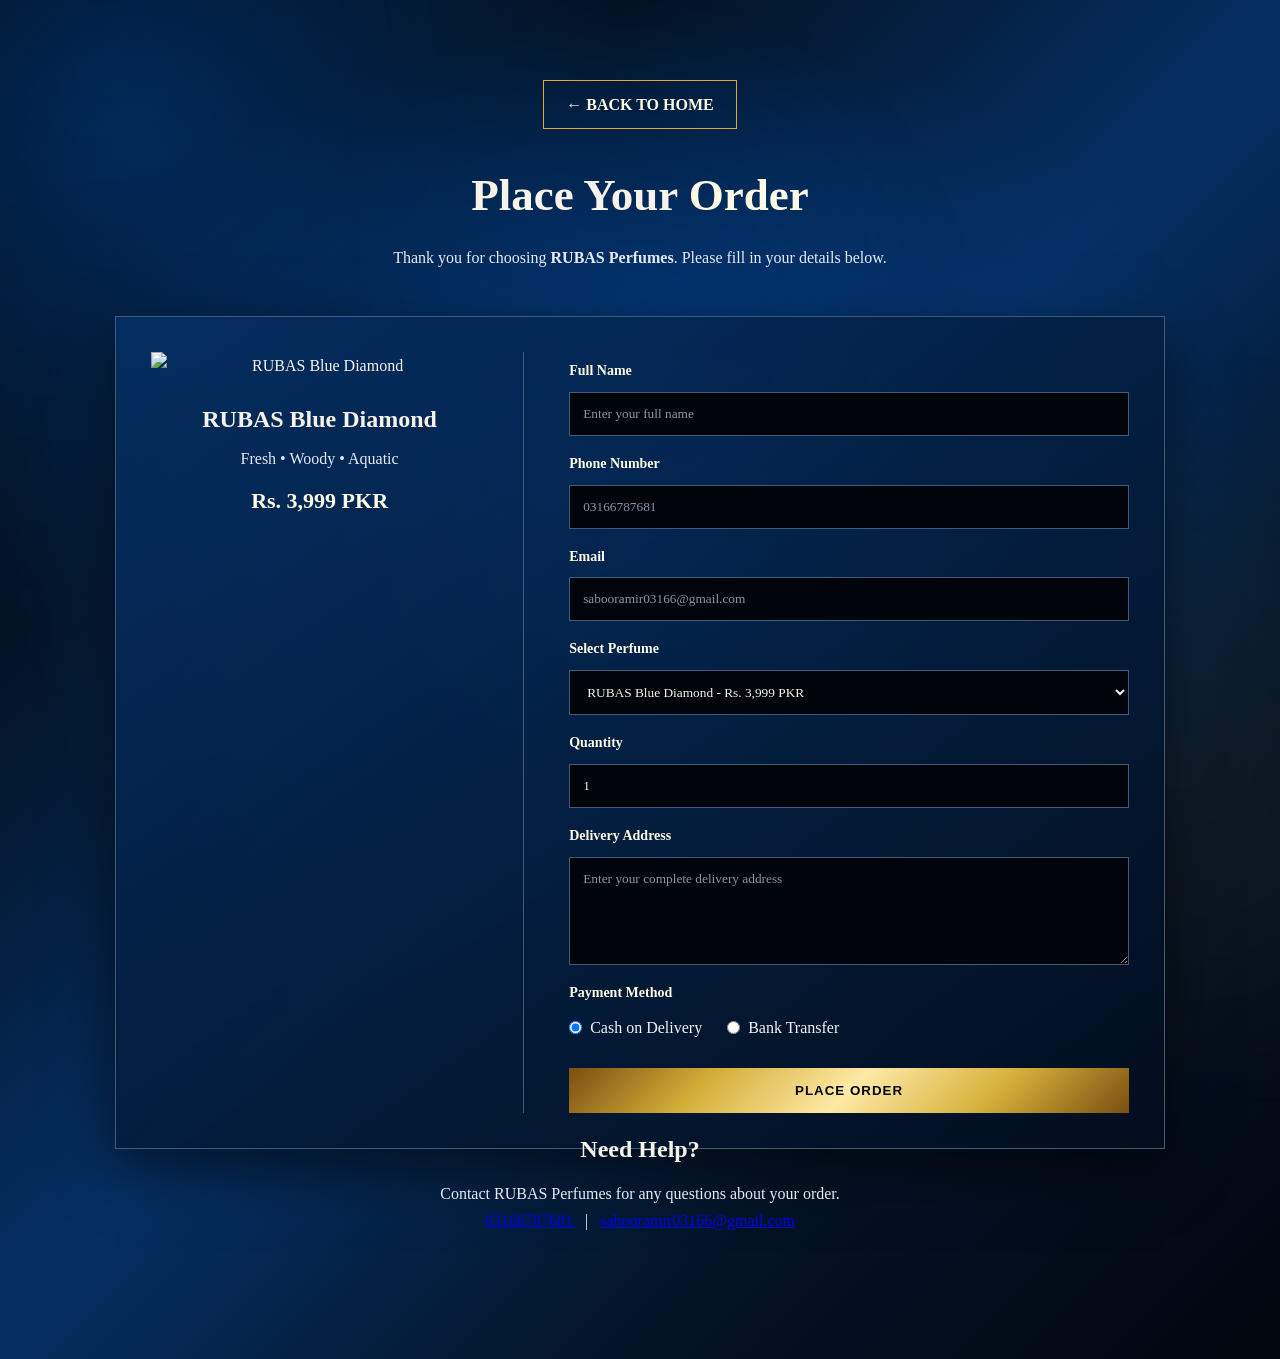
==== commit 3d86c8e7: "Correct image source in order blue diamond page Fix image source path for product picture." ====
--- a/pages/order blue diamond .html
+++ b/pages/order blue diamond .html
@@ -53,7 +53,7 @@
             <div class="order-product">
 
                 <img
-                    src="../images/product pic 1.png"
+                    src="..images/product pic 1.png"
                     alt="RUBAS Blue Diamond"
                 >
 
@@ -230,4 +230,4 @@
 
 </body>
 
-</html>+</html>
